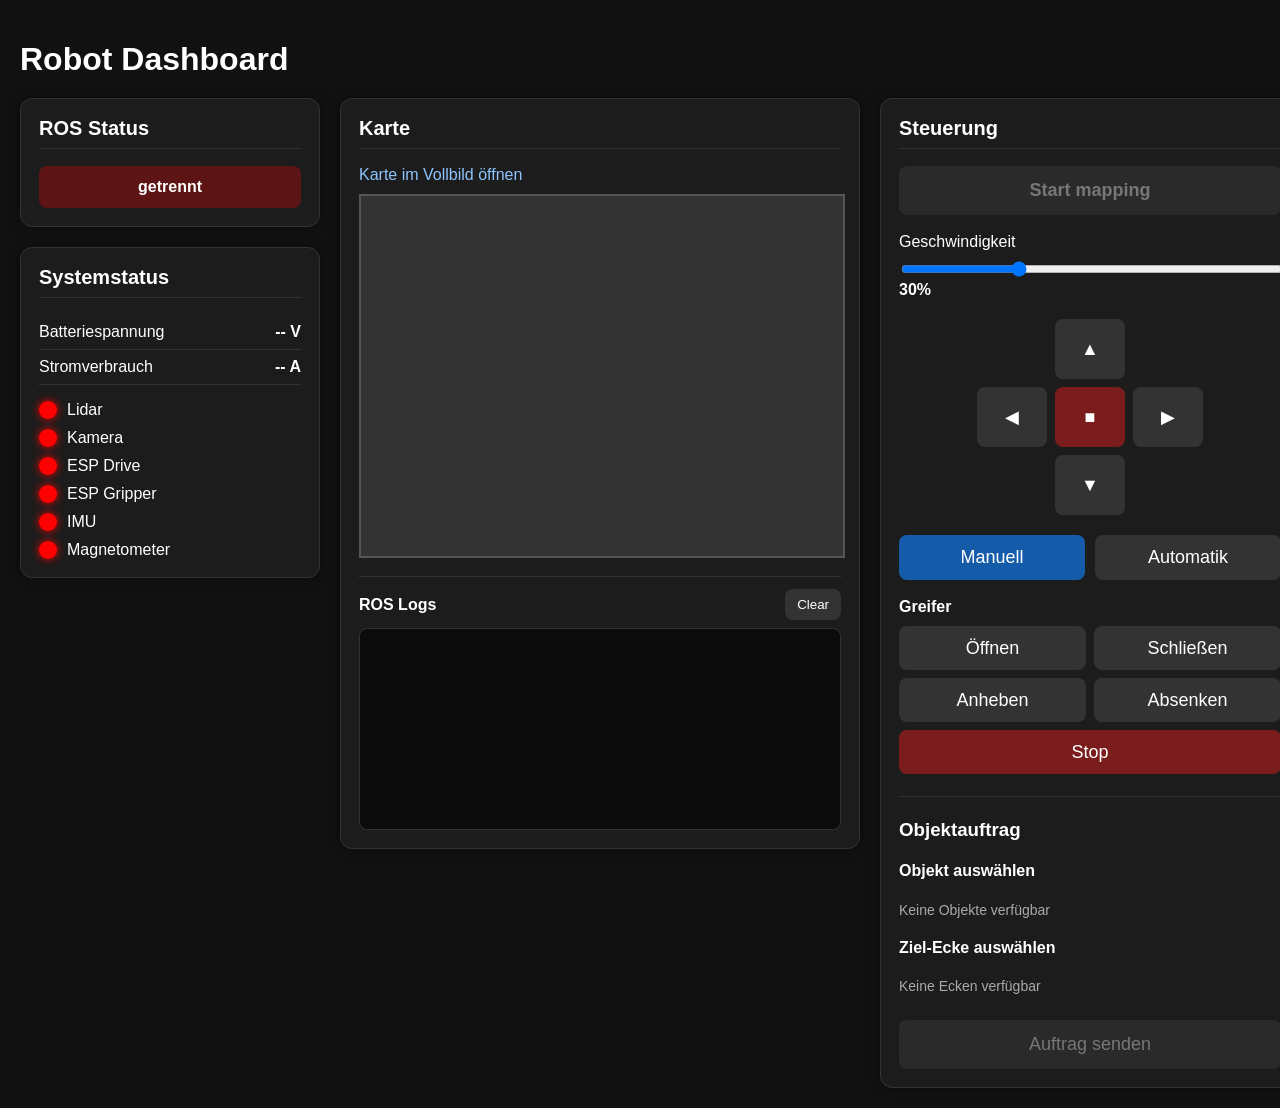
==== ros2_ws/src/robot_web/web/index.html @ 2f085cf2 "add softstart for drive wheels, add percent for finish in frontierexplorer, set the whole odomtree t" ====
<!DOCTYPE html>
<html lang="de">
<head>
  <meta charset="UTF-8">
  <title>Robot Dashboard</title>
  <link rel="stylesheet" href="style.css">
</head>
<body>

<h1>Robot Dashboard</h1>

<div class="dashboard">

  <div class="status-column">
    <div class="tile">
      <h2>ROS Status</h2>
      <div id="rosStatus" class="status disconnected">getrennt</div>
    </div>

    <div class="tile">
      <h2>Systemstatus</h2>

      <div class="value-row">
        <span>Batteriespannung</span>
        <strong id="batteryVoltage">-- V</strong>
      </div>

      <div class="value-row">
        <span>Stromverbrauch</span>
        <strong id="currentDraw">-- A</strong>
      </div>

      <div class="lamp-grid">
        <div><span id="lamp_lidar" class="lamp red"></span>Lidar</div>
        <div><span id="lamp_camera" class="lamp red"></span>Kamera</div>
        <div><span id="lamp_esp_drive" class="lamp red"></span>ESP Drive</div>
        <div><span id="lamp_esp_gripper" class="lamp red"></span>ESP Gripper</div>
        <div><span id="lamp_imu" class="lamp red"></span>IMU</div>
        <div><span id="lamp_magnetometer" class="lamp red"></span>Magnetometer</div>
      </div>
    </div>
  </div>

  <div class="tile map-tile">
    <h2>Karte</h2>
    <a class="map-link" href="map.html" target="_blank" rel="noopener">Karte im Vollbild öffnen</a>
    <canvas id="mapCanvas"></canvas>
    <div class="log-panel">
      <div class="log-toolbar">
        <h3>ROS Logs</h3>
        <button id="btnClearLogs" type="button">Clear</button>
      </div>
      <div id="rosLogConsole" class="log-console" aria-live="polite"></div>
    </div>
  </div>

  <div class="tile">
    <h2>Steuerung</h2>

    <button id="btnStartMapping" class="start-mapping-button">
      Start mapping
    </button>

    <label for="speedSlider">Geschwindigkeit</label>
    <input id="speedSlider" type="range" min="0" max="100" value="30">
    <div><strong id="speedValue">30%</strong></div>

    <div class="control-cross">
      <button id="btnForward">▲</button>
      <button id="btnLeft">◀</button>
      <button id="btnStop">■</button>
      <button id="btnRight">▶</button>
      <button id="btnBackward">▼</button>
    </div>

    <div class="mode-buttons">
      <button id="btnManual" class="active">Manuell</button>
      <button id="btnAuto">Automatik</button>
    </div>

    <div class="manual-tool-panel">
      <h3>Greifer</h3>
      <div class="tool-grid">
        <button id="btnGripOpen" type="button">Öffnen</button>
        <button id="btnGripClose" type="button">Schließen</button>
        <button id="btnLiftUp" type="button">Anheben</button>
        <button id="btnLiftDown" type="button">Absenken</button>
        <button id="btnGripperStop" type="button" class="danger">Stop</button>
      </div>
    </div>

    <hr>

    <h3>Objektauftrag</h3>

    <h4>Objekt auswählen</h4>
    <div id="objectTileGrid" class="selection-grid">
      <div class="empty-info">Keine Objekte verfügbar</div>
    </div>

    <h4>Ziel-Ecke auswählen</h4>
    <div id="cornerTileGrid" class="selection-grid">
      <div class="empty-info">Keine Ecken verfügbar</div>
    </div>

    <button id="btnSendObjectCommand" class="send-button">
      Auftrag senden
    </button>
  </div>

</div>

<script src="rosbridge_client.js?v=20260601-1"></script>
<script src="app.js?v=20260601-1"></script>

</body>
</html>
---- ros2_ws/src/robot_web/web/style.css ----
body {
  font-family: Arial, sans-serif;
  background: #111;
  color: white;
  margin: 0;
  padding: 20px;
}

body.map-page {
  margin: 0;
  padding: 0;
  overflow: hidden;
}

.map-page #mapCanvas {
  display: block;
  width: 100vw;
  height: 100vh;
  min-height: 0;
  border: none;
  background: #111;
}

.map-status {
  position: fixed;
  left: 12px;
  bottom: 12px;
  padding: 8px 10px;
  border-radius: 8px;
  background: rgba(0, 0, 0, 0.72);
  color: #eee;
  font: 12px "SFMono-Regular", Consolas, "Liberation Mono", monospace;
  pointer-events: none;
}

h1 {
  margin-bottom: 20px;
}

.dashboard {
  display: grid;
  grid-template-columns: 300px minmax(520px, 1fr) 420px;
  gap: 20px;
  align-items: start;
}

.status-column {
  display: grid;
  gap: 20px;
}

.tile {
  background: #1c1c1c;
  border: 1px solid #333;
  border-radius: 12px;
  padding: 18px;
  box-shadow: 0 0 12px rgba(0,0,0,0.4);
}

.tile h2 {
  margin-top: 0;
  font-size: 20px;
  border-bottom: 1px solid #333;
  padding-bottom: 8px;
}

.status {
  padding: 12px;
  border-radius: 8px;
  font-weight: bold;
  text-align: center;
}

.connected {
  background: #145c2a;
}

.disconnected {
  background: #5c1414;
}

.value-row {
  display: flex;
  justify-content: space-between;
  padding: 8px 0;
  border-bottom: 1px solid #333;
}

.lamp-grid {
  margin-top: 16px;
  display: grid;
  gap: 10px;
}

.lamp-grid div {
  display: flex;
  align-items: center;
  gap: 10px;
}

.lamp {
  width: 18px;
  height: 18px;
  border-radius: 50%;
  display: inline-block;
  box-shadow: 0 0 8px currentColor;
}

.lamp.red {
  background: red;
  color: red;
}

.lamp.yellow {
  background: #ffd400;
  color: #ffd400;
}

.lamp.green {
  background: limegreen;
  color: limegreen;
}

#speedSlider {
  width: 100%;
  margin-top: 10px;
}

.control-cross {
  margin-top: 20px;
  display: grid;
  grid-template-columns: 70px 70px 70px;
  grid-template-rows: 60px 60px 60px;
  gap: 8px;
  justify-content: center;
}

.control-cross button,
.mode-buttons button,
.tool-grid button,
.start-mapping-button,
.send-button {
  font-size: 18px;
  border: none;
  border-radius: 8px;
  background: #333;
  color: white;
  cursor: pointer;
}

.control-cross button:hover,
.mode-buttons button:hover,
.tool-grid button:hover,
.start-mapping-button:hover,
.send-button:hover {
  background: #555;
}

button:disabled,
button:disabled:hover {
  background: #2a2a2a;
  color: #777;
  cursor: not-allowed;
}

.start-mapping-button {
  width: 100%;
  padding: 14px;
  margin-bottom: 18px;
  background: #145c2a;
  font-weight: bold;
}

.start-mapping-button.hidden {
  display: none;
}

#btnForward {
  grid-column: 2;
  grid-row: 1;
}

#btnLeft {
  grid-column: 1;
  grid-row: 2;
}

#btnStop {
  grid-column: 2;
  grid-row: 2;
  background: #7a1c1c;
}

#btnRight {
  grid-column: 3;
  grid-row: 2;
}

#btnBackward {
  grid-column: 2;
  grid-row: 3;
}

.mode-buttons {
  display: flex;
  gap: 10px;
  margin-top: 20px;
}

.mode-buttons button {
  flex: 1;
  padding: 12px;
}

.mode-buttons button.active {
  background: #145caa;
}

.manual-tool-panel {
  margin-top: 18px;
}

.manual-tool-panel h3 {
  margin: 0 0 10px 0;
  font-size: 16px;
}

.tool-grid {
  display: grid;
  grid-template-columns: repeat(2, minmax(0, 1fr));
  gap: 8px;
}

.tool-grid button {
  min-height: 44px;
  padding: 10px;
}

.tool-grid .danger {
  grid-column: 1 / -1;
  background: #7a1c1c;
}

.map-link {
  display: inline-block;
  color: #8ec5ff;
  margin: -4px 0 10px 0;
  text-decoration: none;
}

.map-link:hover {
  text-decoration: underline;
}

hr {
  border: none;
  border-top: 1px solid #333;
  margin: 22px 0;
}

.selection-grid {
  display: grid;
  grid-template-columns: repeat(auto-fit, minmax(95px, 1fr));
  gap: 10px;
  margin-bottom: 16px;
}

.select-tile {
  background: #2a2a2a;
  border: 2px solid #444;
  border-radius: 12px;
  padding: 10px;
  text-align: center;
  cursor: pointer;
  user-select: none;
}

.select-tile:hover {
  background: #3a3a3a;
}

.select-tile.selected {
  border-color: #2f8cff;
  background: #17365c;
}

.object-icon {
  font-size: 24px;
  line-height: 1;
  margin-bottom: 6px;
}

.corner-icon {
  width: 42px;
  height: 42px;
  border-radius: 10px;
  margin: 0 auto 8px auto;
  border: 2px solid #777;
}

.empty-info {
  color: #aaa;
  font-size: 14px;
}

.send-button {
  width: 100%;
  padding: 14px;
  margin-top: 10px;
  background: #145c2a;
}

.send-button:disabled,
.start-mapping-button:disabled {
  background: #2a2a2a;
  color: #777;
  cursor: not-allowed;
}

.map-tile {
  min-width: 0;
}

#mapCanvas {
  border: 2px solid #555;
  image-rendering: pixelated;
  width: 100%;
  min-height: 360px;
  background: #333;
}

.log-panel {
  margin-top: 14px;
  border-top: 1px solid #333;
  padding-top: 12px;
}

.log-toolbar {
  display: flex;
  align-items: center;
  justify-content: space-between;
  gap: 12px;
  margin-bottom: 8px;
}

.log-toolbar h3 {
  margin: 0;
  font-size: 16px;
}

.log-toolbar button {
  border: none;
  border-radius: 8px;
  background: #333;
  color: white;
  cursor: pointer;
  padding: 8px 12px;
}

.log-toolbar button:hover {
  background: #555;
}

.log-console {
  height: 180px;
  overflow-y: auto;
  background: #0b0b0b;
  border: 1px solid #333;
  border-radius: 8px;
  padding: 10px;
  font-family: "SFMono-Regular", Consolas, "Liberation Mono", monospace;
  font-size: 12px;
  line-height: 1.45;
}

.log-entry {
  display: grid;
  grid-template-columns: 74px 64px minmax(100px, 180px) 1fr;
  gap: 8px;
  padding: 2px 0;
  border-bottom: 1px solid rgba(255,255,255,0.04);
}

.log-entry:last-child {
  border-bottom: none;
}

.log-time,
.log-node {
  color: #aaa;
  overflow: hidden;
  text-overflow: ellipsis;
  white-space: nowrap;
}

.log-message {
  white-space: pre-wrap;
  overflow-wrap: anywhere;
}

.log-level {
  font-weight: bold;
}

.log-entry.warn .log-level {
  color: #ffd400;
}

.log-entry.error .log-level,
.log-entry.fatal .log-level {
  color: #ff5c5c;
}

@media (max-width: 1200px) {
  .dashboard {
    grid-template-columns: 280px 1fr;
  }

  .map-tile {
    grid-column: 2;
    grid-row: 1;
  }
}

@media (max-width: 900px) {
  .dashboard {
    grid-template-columns: 1fr;
  }

  .map-tile {
    grid-column: auto;
    grid-row: auto;
  }

  .log-entry {
    grid-template-columns: 58px 52px 1fr;
  }

  .log-node {
    display: none;
  }
}
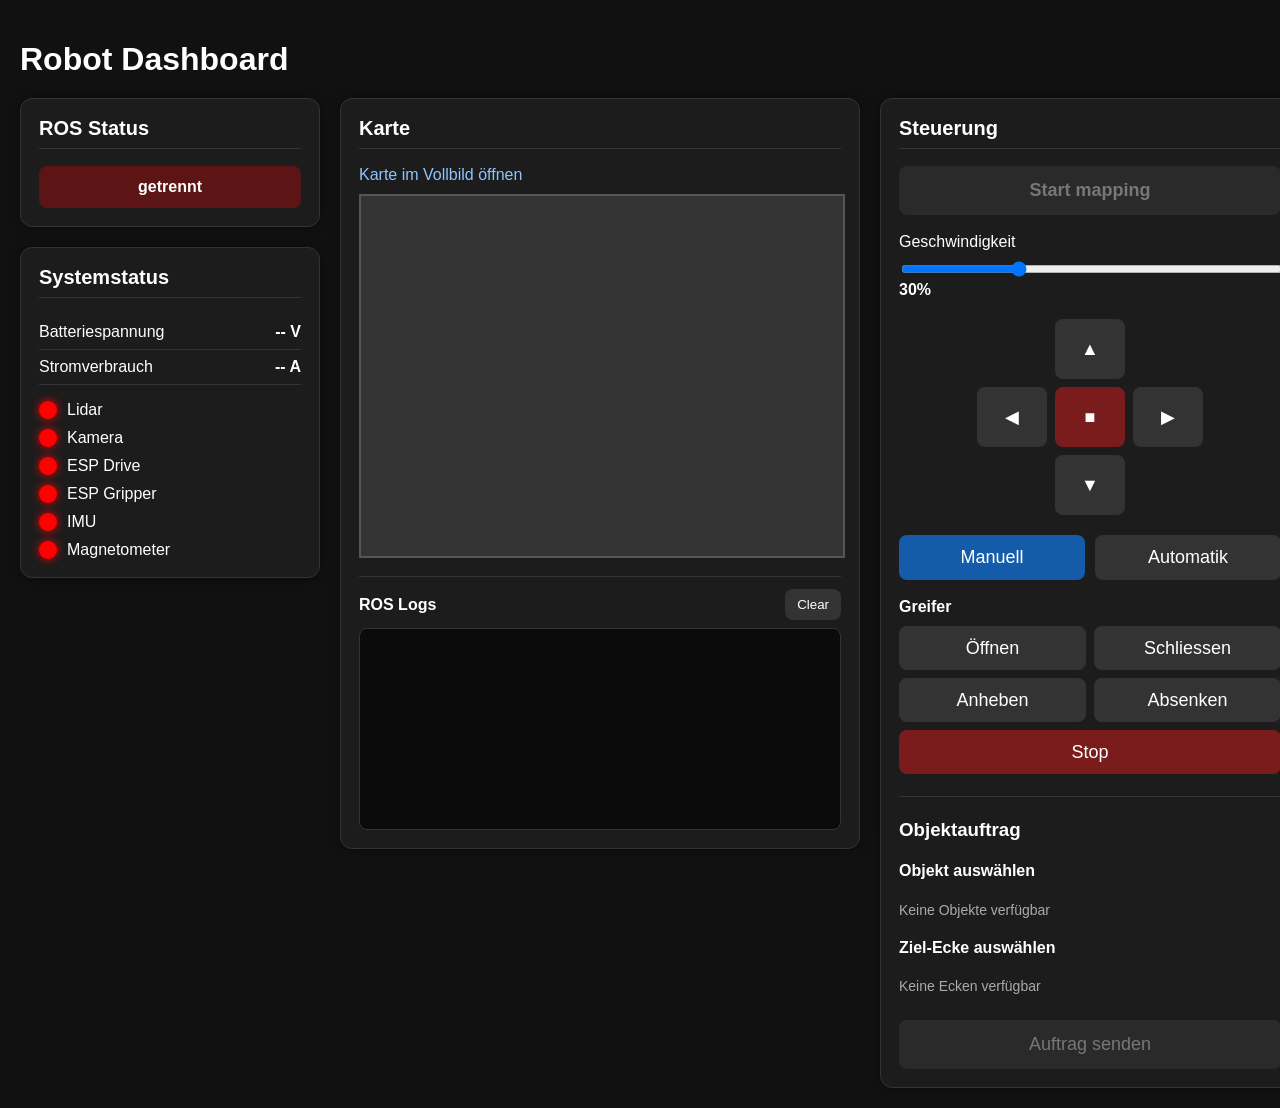
==== commit 60dd3194: "fix usb and camera" ====
--- a/ros2_ws/src/robot_web/web/index.html
+++ b/ros2_ws/src/robot_web/web/index.html
@@ -82,7 +82,7 @@
       <h3>Greifer</h3>
       <div class="tool-grid">
         <button id="btnGripOpen" type="button">Öffnen</button>
-        <button id="btnGripClose" type="button">Schließen</button>
+        <button id="btnGripClose" type="button">Schliessen</button>
         <button id="btnLiftUp" type="button">Anheben</button>
         <button id="btnLiftDown" type="button">Absenken</button>
         <button id="btnGripperStop" type="button" class="danger">Stop</button>
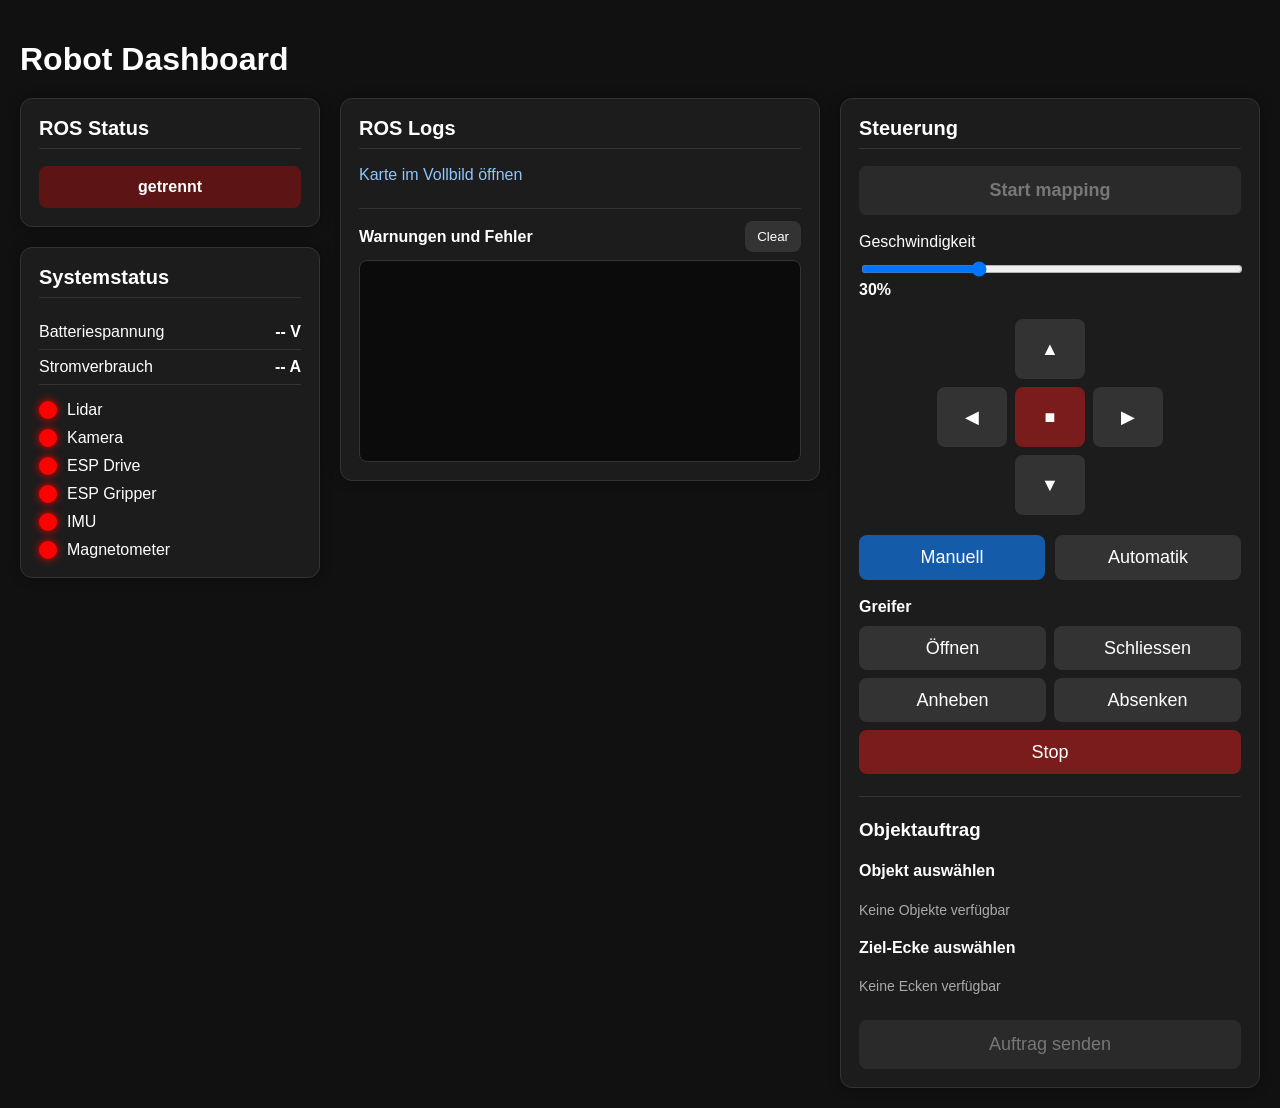
==== commit fd6ab0c6: "edit web gui" ====
--- a/ros2_ws/src/robot_web/web/index.html
+++ b/ros2_ws/src/robot_web/web/index.html
@@ -3,7 +3,7 @@
 <head>
   <meta charset="UTF-8">
   <title>Robot Dashboard</title>
-  <link rel="stylesheet" href="style.css">
+  <link rel="stylesheet" href="style.css?v=20260602-1">
 </head>
 <body>
 
@@ -41,13 +41,12 @@
     </div>
   </div>
 
-  <div class="tile map-tile">
-    <h2>Karte</h2>
+  <div class="tile log-tile">
+    <h2>ROS Logs</h2>
     <a class="map-link" href="map.html" target="_blank" rel="noopener">Karte im Vollbild öffnen</a>
-    <canvas id="mapCanvas"></canvas>
     <div class="log-panel">
       <div class="log-toolbar">
-        <h3>ROS Logs</h3>
+        <h3>Warnungen und Fehler</h3>
         <button id="btnClearLogs" type="button">Clear</button>
       </div>
       <div id="rosLogConsole" class="log-console" aria-live="polite"></div>
@@ -111,7 +110,7 @@
 </div>
 
 <script src="rosbridge_client.js?v=20260601-1"></script>
-<script src="app.js?v=20260601-1"></script>
+<script src="app.js?v=20260602-1"></script>
 
 </body>
 </html>
--- a/ros2_ws/src/robot_web/web/style.css
+++ b/ros2_ws/src/robot_web/web/style.css
@@ -39,7 +39,7 @@
 
 .dashboard {
   display: grid;
-  grid-template-columns: 300px minmax(520px, 1fr) 420px;
+  grid-template-columns: 300px minmax(420px, 1fr) 420px;
   gap: 20px;
   align-items: start;
 }
@@ -317,7 +317,7 @@
   cursor: not-allowed;
 }
 
-.map-tile {
+.log-tile {
   min-width: 0;
 }
 
@@ -413,12 +413,7 @@
 
 @media (max-width: 1200px) {
   .dashboard {
-    grid-template-columns: 280px 1fr;
-  }
-
-  .map-tile {
-    grid-column: 2;
-    grid-row: 1;
+    grid-template-columns: 280px minmax(0, 1fr);
   }
 }
 
@@ -427,11 +422,6 @@
     grid-template-columns: 1fr;
   }
 
-  .map-tile {
-    grid-column: auto;
-    grid-row: auto;
-  }
-
   .log-entry {
     grid-template-columns: 58px 52px 1fr;
   }
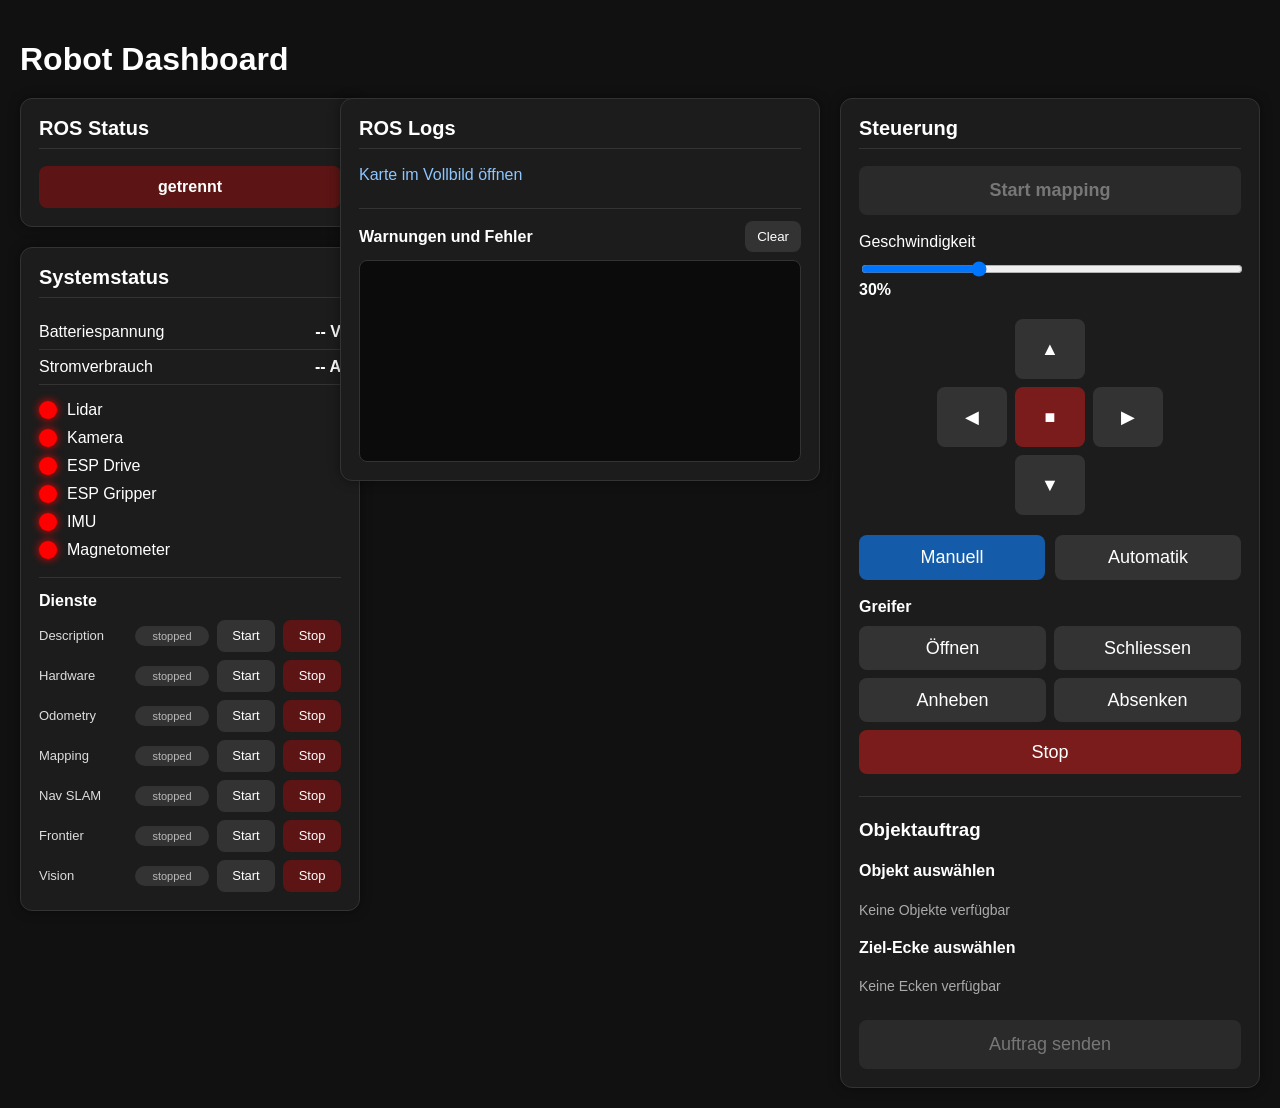
==== commit fe15a539: "Add dashboard service controls" ====
--- a/ros2_ws/src/robot_web/web/index.html
+++ b/ros2_ws/src/robot_web/web/index.html
@@ -37,6 +37,11 @@
         <div><span id="lamp_esp_gripper" class="lamp red"></span>ESP Gripper</div>
         <div><span id="lamp_imu" class="lamp red"></span>IMU</div>
         <div><span id="lamp_magnetometer" class="lamp red"></span>Magnetometer</div>
+      </div>
+
+      <div class="service-panel">
+        <h3>Dienste</h3>
+        <div id="serviceControlList" class="service-control-list"></div>
       </div>
     </div>
   </div>
@@ -110,7 +115,7 @@
 </div>
 
 <script src="rosbridge_client.js?v=20260601-1"></script>
-<script src="app.js?v=20260602-1"></script>
+<script src="app.js?v=20260602-2"></script>
 
 </body>
 </html>
--- a/ros2_ws/src/robot_web/web/style.css
+++ b/ros2_ws/src/robot_web/web/style.css
@@ -121,6 +121,86 @@
   color: limegreen;
 }
 
+.service-panel {
+  margin-top: 18px;
+  border-top: 1px solid #333;
+  padding-top: 14px;
+}
+
+.service-panel h3 {
+  margin: 0 0 10px 0;
+  font-size: 16px;
+}
+
+.service-control-list {
+  display: grid;
+  gap: 8px;
+}
+
+.service-row {
+  display: grid;
+  grid-template-columns: minmax(88px, 1fr) 74px 58px 58px;
+  align-items: center;
+  gap: 8px;
+}
+
+.service-name {
+  font-size: 13px;
+  color: #ddd;
+  overflow: hidden;
+  text-overflow: ellipsis;
+  white-space: nowrap;
+}
+
+.service-state {
+  border-radius: 999px;
+  padding: 4px 8px;
+  font-size: 11px;
+  text-align: center;
+  background: #333;
+  color: #bbb;
+  overflow: hidden;
+  text-overflow: ellipsis;
+  white-space: nowrap;
+}
+
+.service-state.running {
+  background: #145c2a;
+  color: white;
+}
+
+.service-state.pending {
+  background: #5c5014;
+  color: white;
+}
+
+.service-state.exited {
+  background: #5c1414;
+  color: white;
+}
+
+.service-row button {
+  min-height: 32px;
+  border: none;
+  border-radius: 8px;
+  background: #333;
+  color: white;
+  cursor: pointer;
+  font-size: 13px;
+}
+
+.service-row button:hover {
+  background: #555;
+}
+
+.service-row button.danger {
+  background: #5c1414;
+}
+
+.service-row button.danger:hover {
+  background: #7a1c1c;
+}
+
 #speedSlider {
   width: 100%;
   margin-top: 10px;
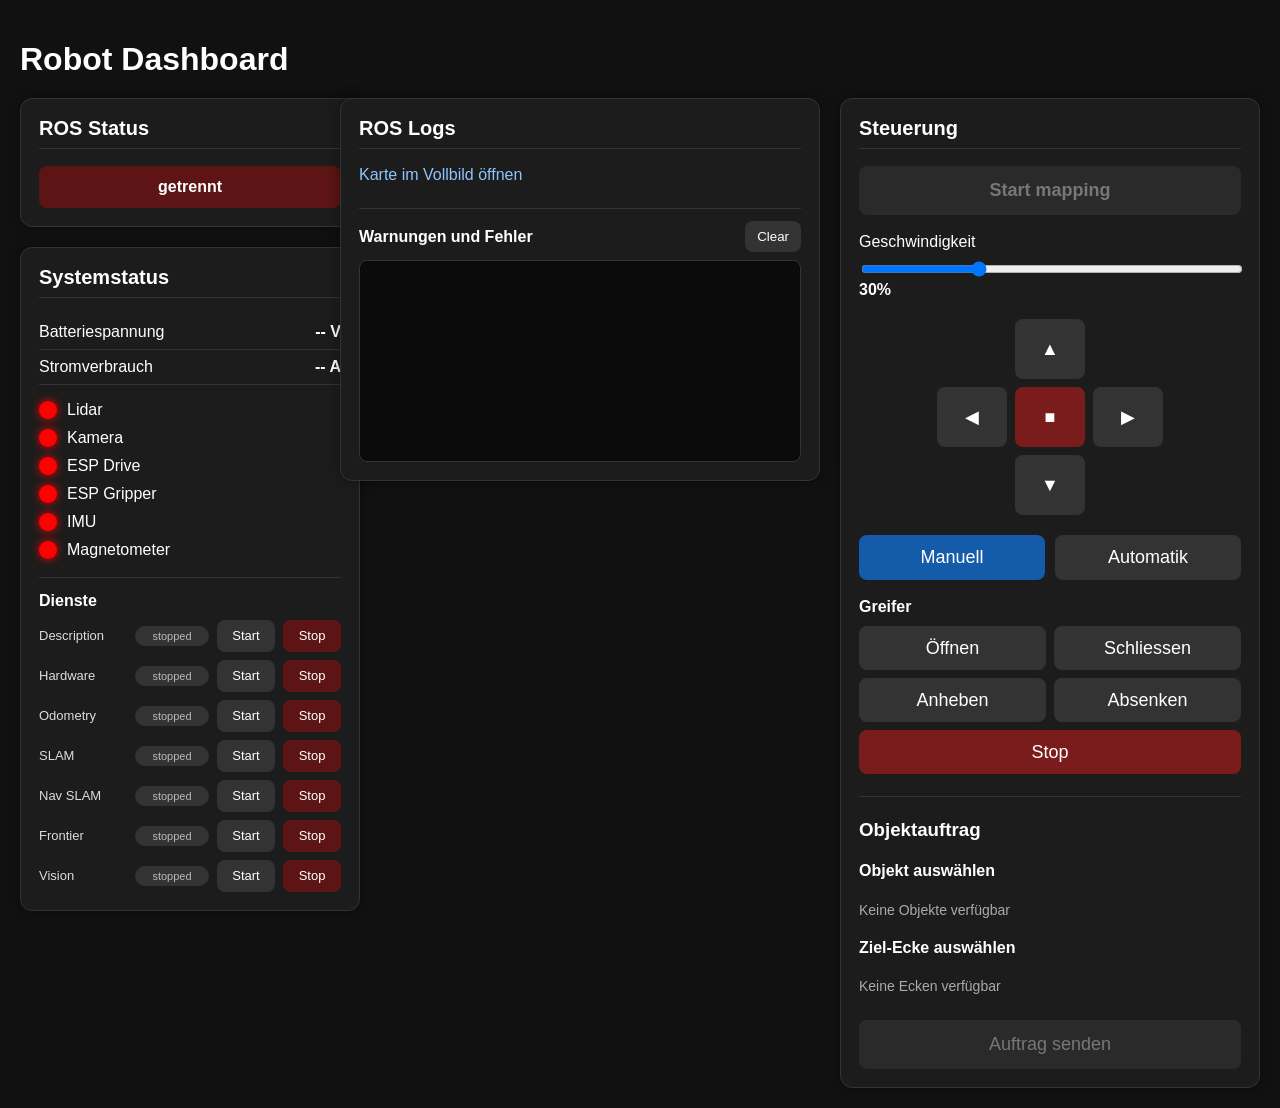
==== commit 293dde50: "Use direct slam service in dashboard" ====
--- a/ros2_ws/src/robot_web/web/index.html
+++ b/ros2_ws/src/robot_web/web/index.html
@@ -115,7 +115,7 @@
 </div>
 
 <script src="rosbridge_client.js?v=20260601-1"></script>
-<script src="app.js?v=20260602-2"></script>
+<script src="app.js?v=20260602-3"></script>
 
 </body>
 </html>
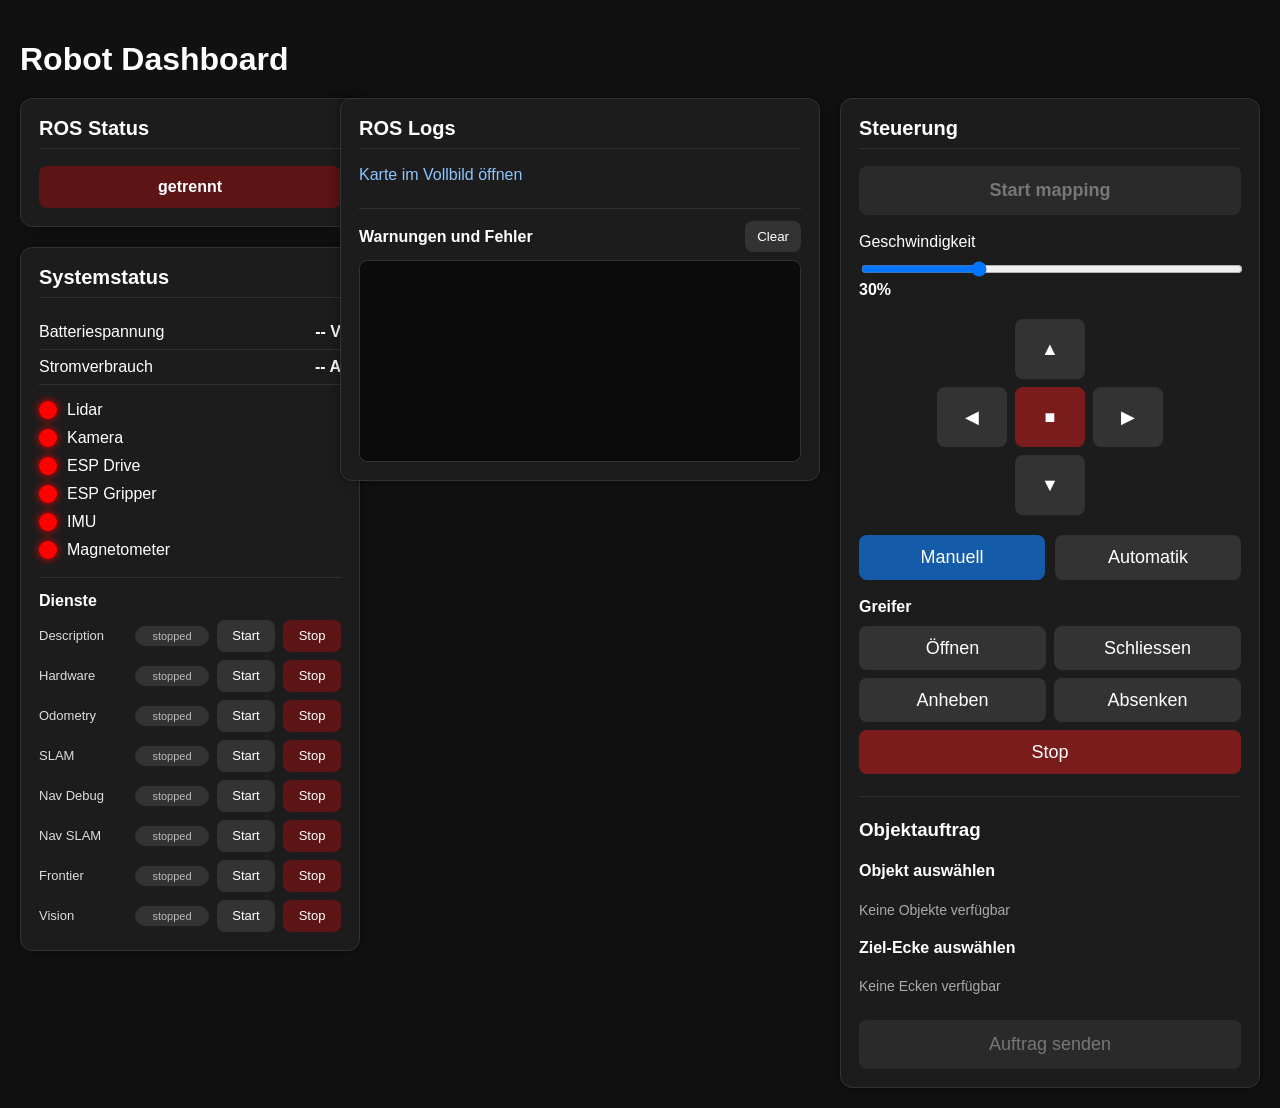
==== commit 190f1010: "Add safe Nav2 debug launch" ====
--- a/ros2_ws/src/robot_web/web/index.html
+++ b/ros2_ws/src/robot_web/web/index.html
@@ -115,7 +115,7 @@
 </div>
 
 <script src="rosbridge_client.js?v=20260601-1"></script>
-<script src="app.js?v=20260602-3"></script>
+<script src="app.js?v=20260602-4"></script>
 
 </body>
 </html>
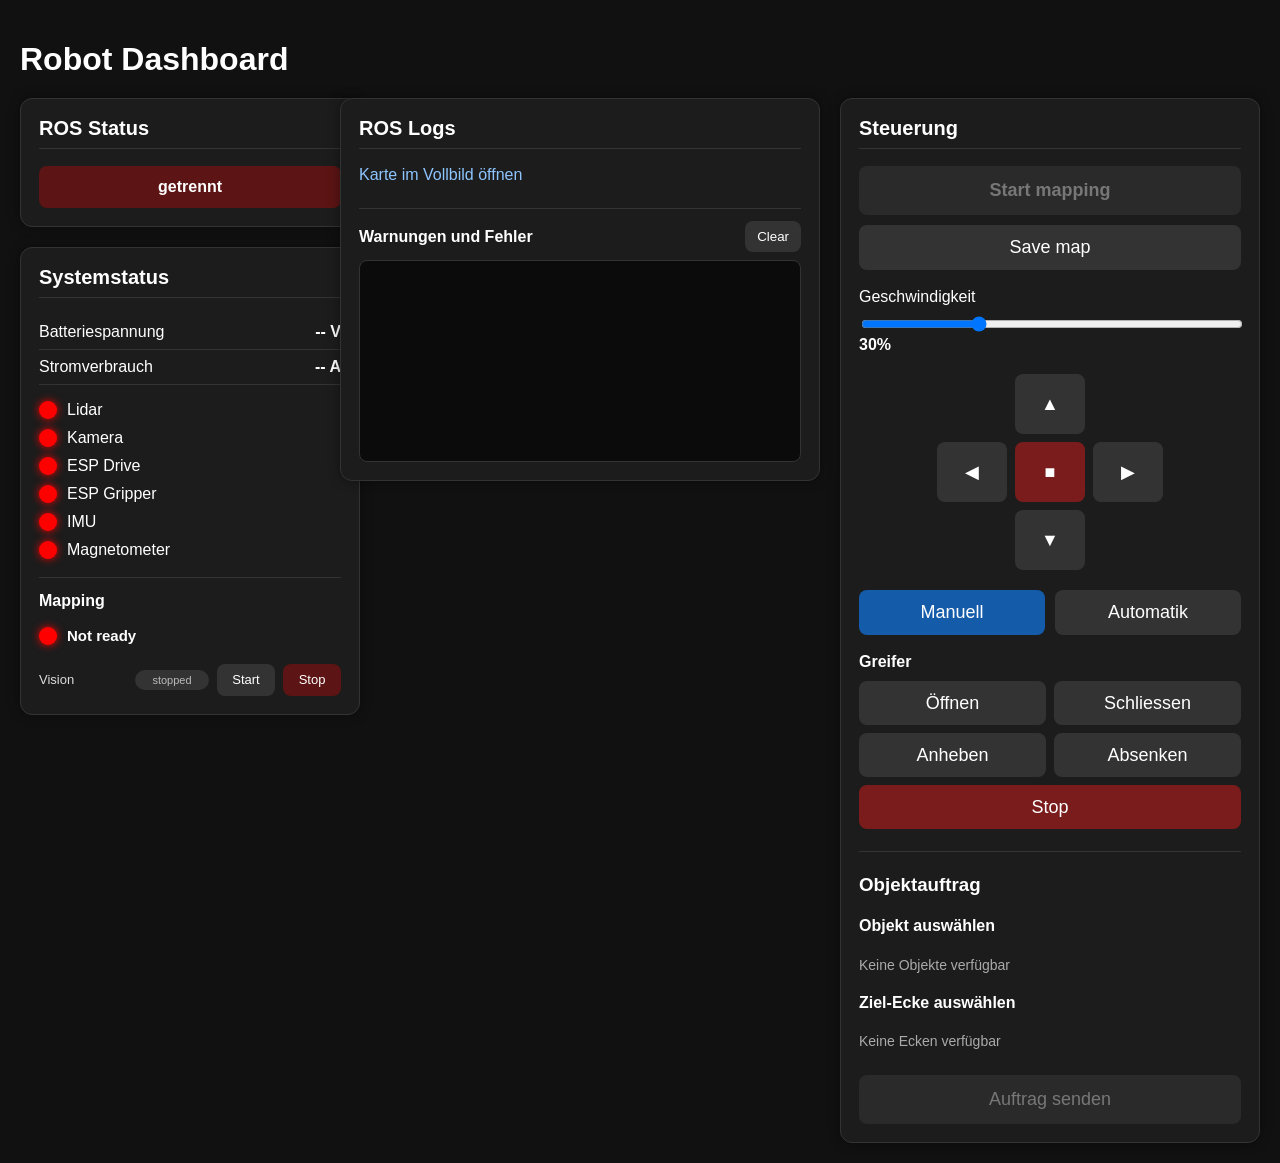
==== commit a793b09b: "Add mapping startup sequence" ====
--- a/ros2_ws/src/robot_web/web/index.html
+++ b/ros2_ws/src/robot_web/web/index.html
@@ -3,7 +3,7 @@
 <head>
   <meta charset="UTF-8">
   <title>Robot Dashboard</title>
-  <link rel="stylesheet" href="style.css?v=20260602-1">
+  <link rel="stylesheet" href="style.css?v=20260603-1">
 </head>
 <body>
 
@@ -40,8 +40,17 @@
       </div>
 
       <div class="service-panel">
-        <h3>Dienste</h3>
-        <div id="serviceControlList" class="service-control-list"></div>
+        <h3>Mapping</h3>
+        <div class="ready-row">
+          <span id="lamp_frontier_ready" class="lamp red"></span>
+          <strong id="frontierReadyText">Not ready</strong>
+        </div>
+        <div class="service-row vision-row">
+          <span class="service-name">Vision</span>
+          <span id="visionState" class="service-state stopped">stopped</span>
+          <button id="btnStartVision" type="button">Start</button>
+          <button id="btnStopVision" type="button" class="danger">Stop</button>
+        </div>
       </div>
     </div>
   </div>
@@ -61,8 +70,11 @@
   <div class="tile">
     <h2>Steuerung</h2>
 
-    <button id="btnStartMapping" class="start-mapping-button">
+    <button id="btnStartMapping" class="start-mapping-button" disabled>
       Start mapping
+    </button>
+    <button id="btnSaveMap" class="save-map-button">
+      Save map
     </button>
 
     <label for="speedSlider">Geschwindigkeit</label>
@@ -115,7 +127,7 @@
 </div>
 
 <script src="rosbridge_client.js?v=20260601-1"></script>
-<script src="app.js?v=20260602-4"></script>
+<script src="app.js?v=20260603-1"></script>
 
 </body>
 </html>
--- a/ros2_ws/src/robot_web/web/style.css
+++ b/ros2_ws/src/robot_web/web/style.css
@@ -137,6 +137,18 @@
   gap: 8px;
 }
 
+.ready-row {
+  display: flex;
+  align-items: center;
+  gap: 10px;
+  min-height: 32px;
+  margin-bottom: 12px;
+}
+
+.ready-row strong {
+  font-size: 15px;
+}
+
 .service-row {
   display: grid;
   grid-template-columns: minmax(88px, 1fr) 74px 58px 58px;
@@ -219,6 +231,7 @@
 .mode-buttons button,
 .tool-grid button,
 .start-mapping-button,
+.save-map-button,
 .send-button {
   font-size: 18px;
   border: none;
@@ -232,6 +245,7 @@
 .mode-buttons button:hover,
 .tool-grid button:hover,
 .start-mapping-button:hover,
+.save-map-button:hover,
 .send-button:hover {
   background: #555;
 }
@@ -246,9 +260,16 @@
 .start-mapping-button {
   width: 100%;
   padding: 14px;
-  margin-bottom: 18px;
+  margin-bottom: 10px;
   background: #145c2a;
   font-weight: bold;
+}
+
+.save-map-button {
+  width: 100%;
+  padding: 12px;
+  margin-bottom: 18px;
+  background: #333;
 }
 
 .start-mapping-button.hidden {
@@ -391,6 +412,7 @@
 }
 
 .send-button:disabled,
+.save-map-button:disabled,
 .start-mapping-button:disabled {
   background: #2a2a2a;
   color: #777;
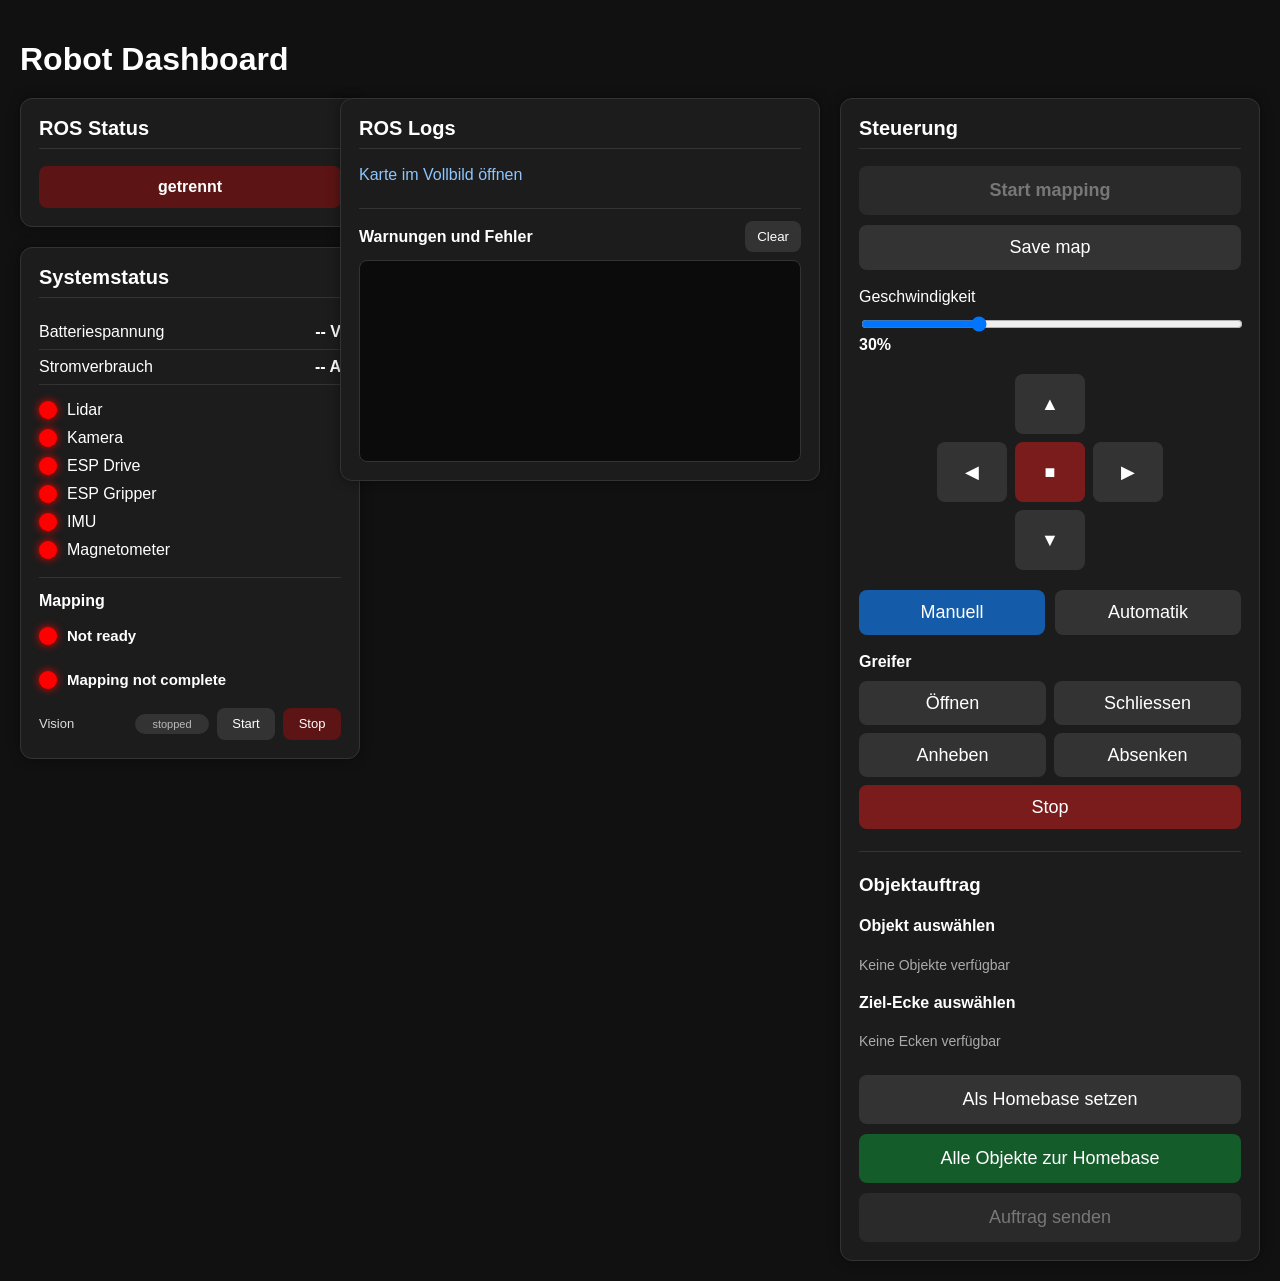
==== commit 9831c7e4: "Add homebase workflow to robot GUI" ====
--- a/ros2_ws/src/robot_web/web/index.html
+++ b/ros2_ws/src/robot_web/web/index.html
@@ -3,7 +3,7 @@
 <head>
   <meta charset="UTF-8">
   <title>Robot Dashboard</title>
-  <link rel="stylesheet" href="style.css?v=20260603-1">
+  <link rel="stylesheet" href="style.css?v=20260603-2">
 </head>
 <body>
 
@@ -44,6 +44,10 @@
         <div class="ready-row">
           <span id="lamp_frontier_ready" class="lamp red"></span>
           <strong id="frontierReadyText">Not ready</strong>
+        </div>
+        <div class="ready-row">
+          <span id="lamp_mapping_complete" class="lamp red"></span>
+          <strong id="mappingCompleteText">Mapping not complete</strong>
         </div>
         <div class="service-row vision-row">
           <span class="service-name">Vision</span>
@@ -118,6 +122,12 @@
     <div id="cornerTileGrid" class="selection-grid">
       <div class="empty-info">Keine Ecken verfügbar</div>
     </div>
+    <button id="btnSetHomebase" class="send-button secondary">
+      Als Homebase setzen
+    </button>
+    <button id="btnBringAllHome" class="send-button">
+      Alle Objekte zur Homebase
+    </button>
 
     <button id="btnSendObjectCommand" class="send-button">
       Auftrag senden
@@ -127,7 +137,7 @@
 </div>
 
 <script src="rosbridge_client.js?v=20260601-1"></script>
-<script src="app.js?v=20260603-1"></script>
+<script src="app.js?v=20260603-2"></script>
 
 </body>
 </html>
--- a/ros2_ws/src/robot_web/web/style.css
+++ b/ros2_ws/src/robot_web/web/style.css
@@ -411,6 +411,15 @@
   background: #145c2a;
 }
 
+.send-button.secondary {
+  background: #333;
+}
+
+.select-tile.homebase {
+  border-color: #39d353;
+  box-shadow: 0 0 0 2px rgba(57, 211, 83, 0.25);
+}
+
 .send-button:disabled,
 .save-map-button:disabled,
 .start-mapping-button:disabled {
